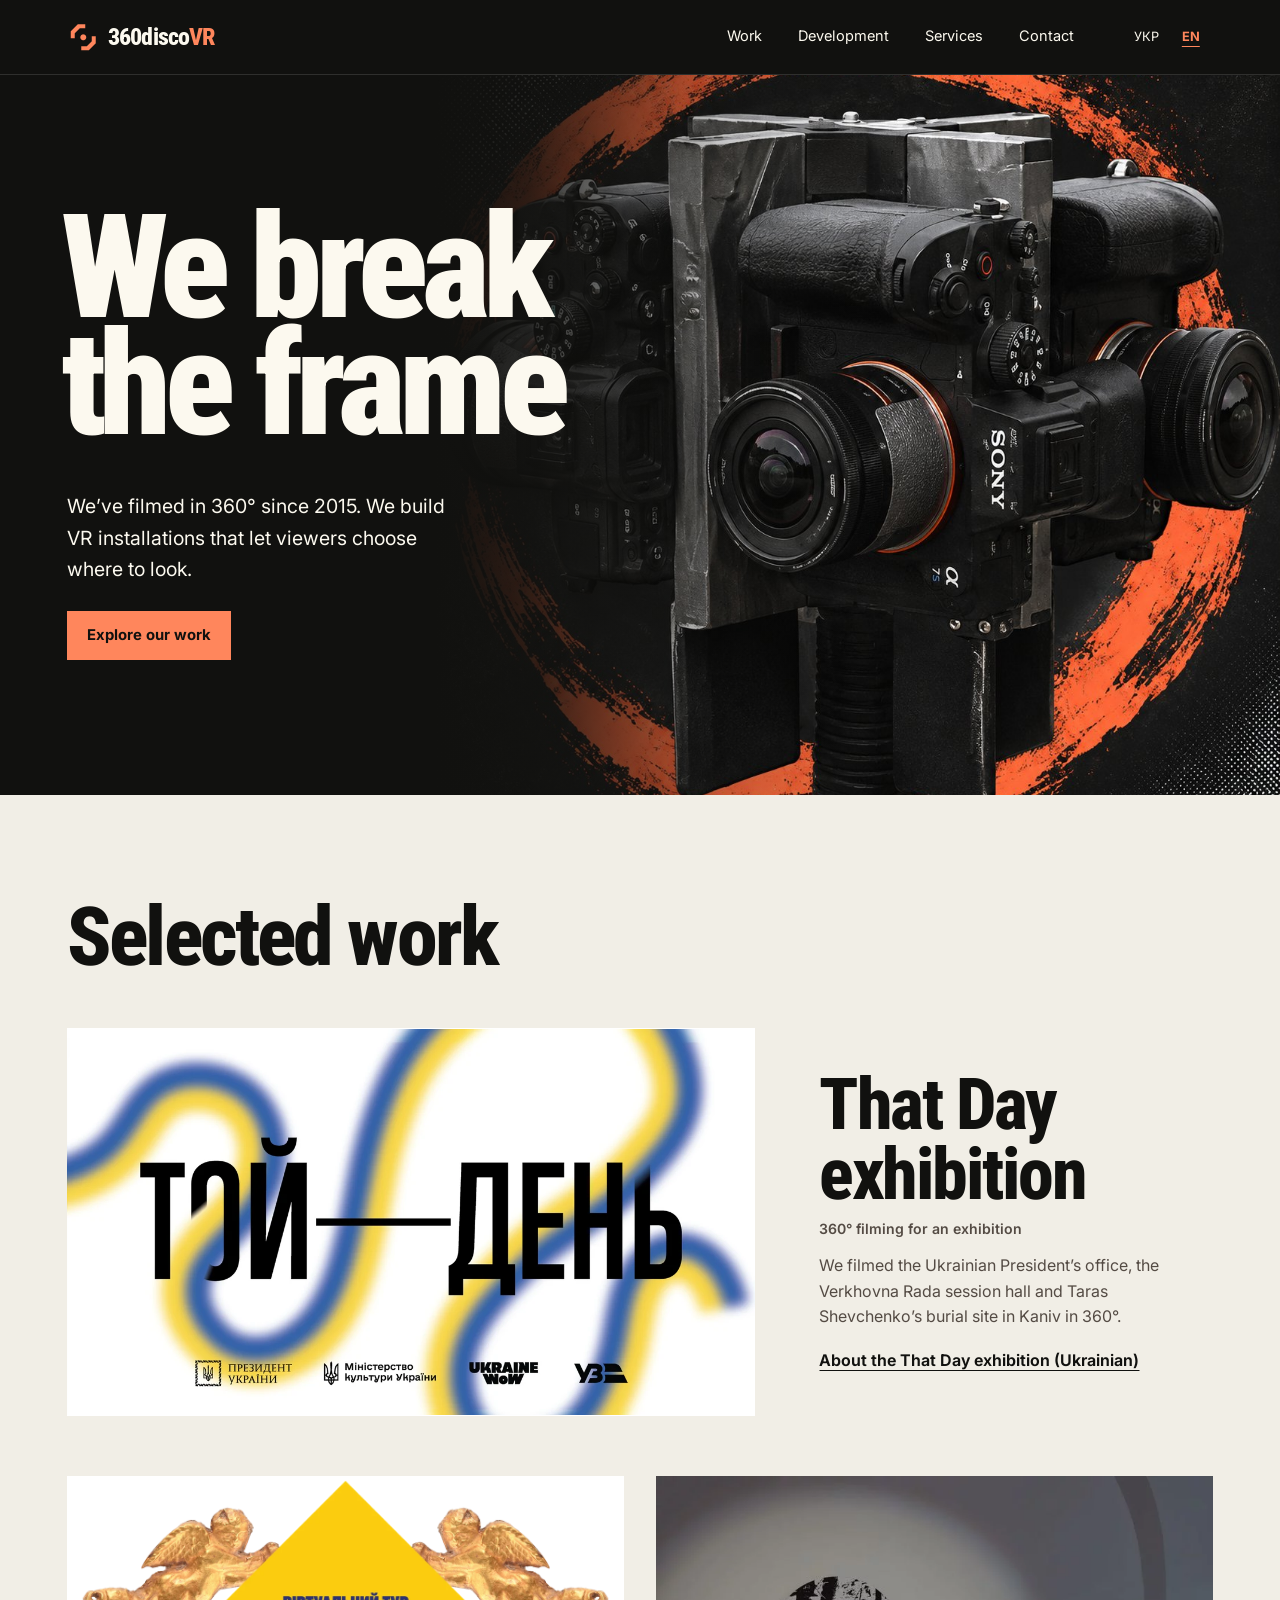
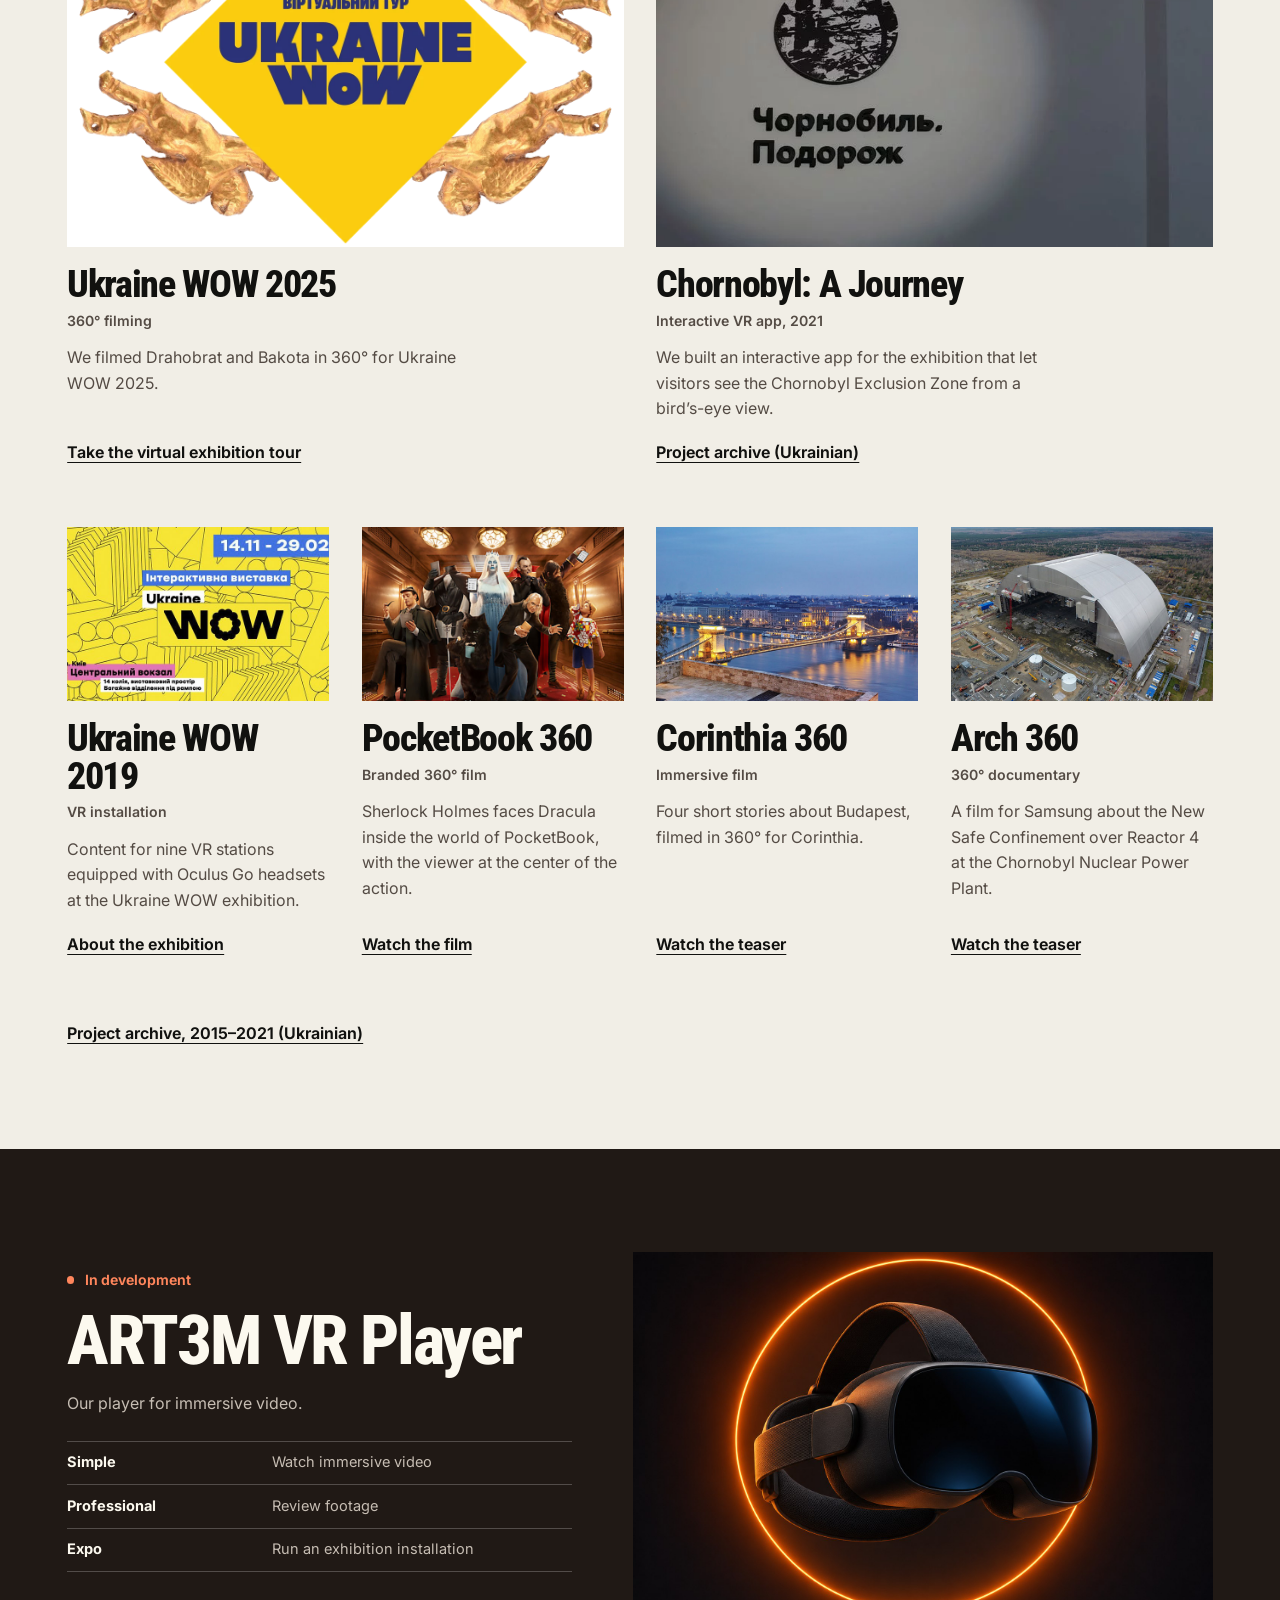
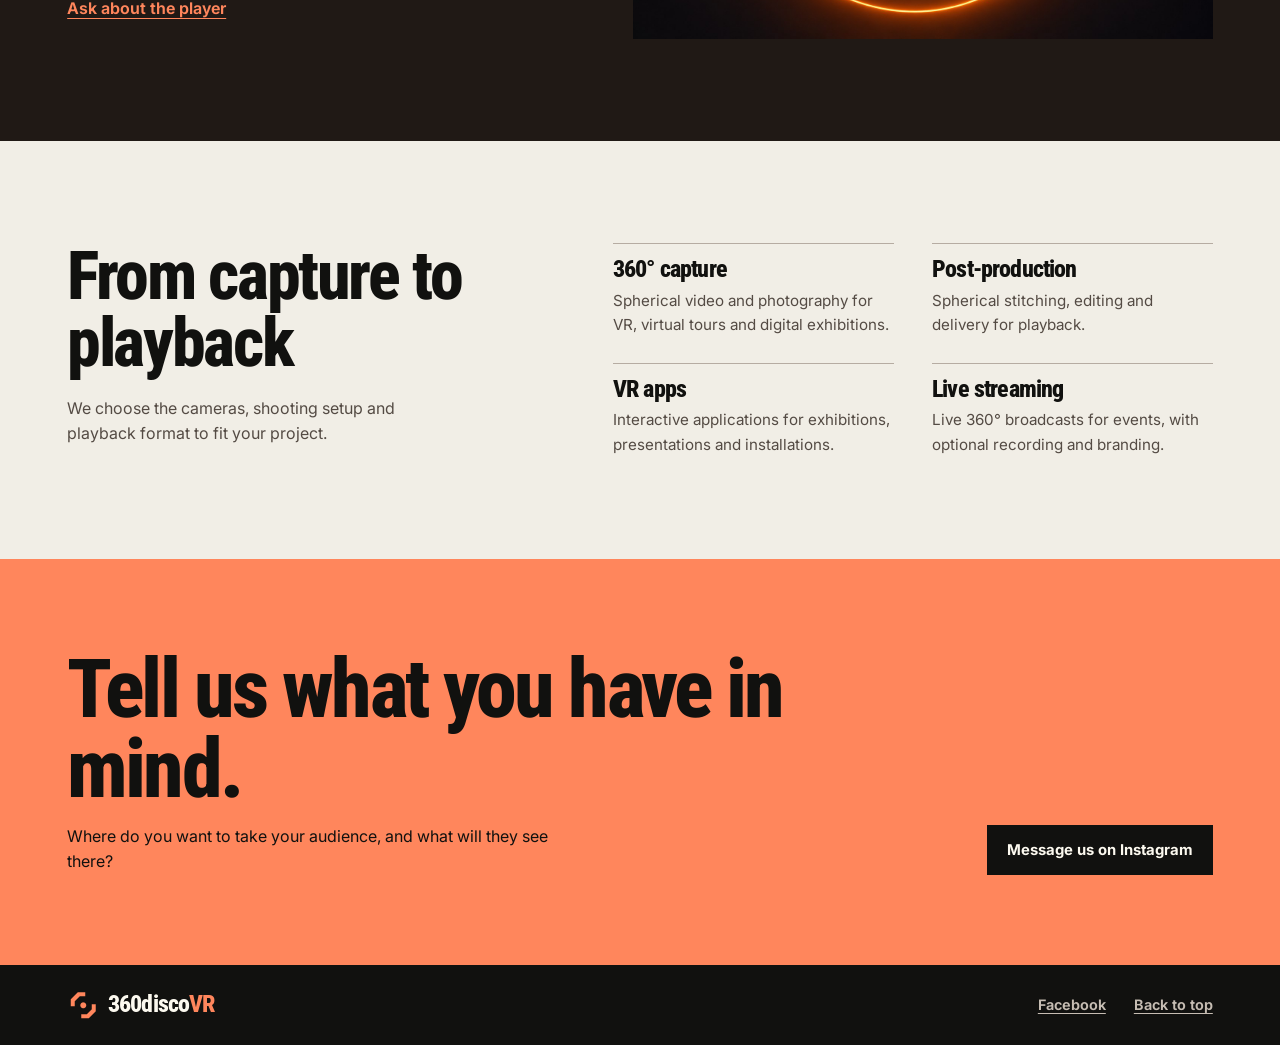
==== en/index.html @ 3f025fa4 "Publish redesigned bilingual 360discoVR website" ====
<!doctype html>
<html lang="en">
<head>
  <meta charset="utf-8">
  <meta name="viewport" content="width=device-width, initial-scale=1">
  <title>360discoVR</title>
  <link rel="canonical" href="https://360discovr.com/index_en.html">
  <meta http-equiv="refresh" content="0; url=../index_en.html">
  <script>location.replace('../index_en.html' + location.search + location.hash);</script>
</head>
<body>
  <p><a href="../index_en.html">Open the English 360discoVR website</a></p>
</body>
</html>
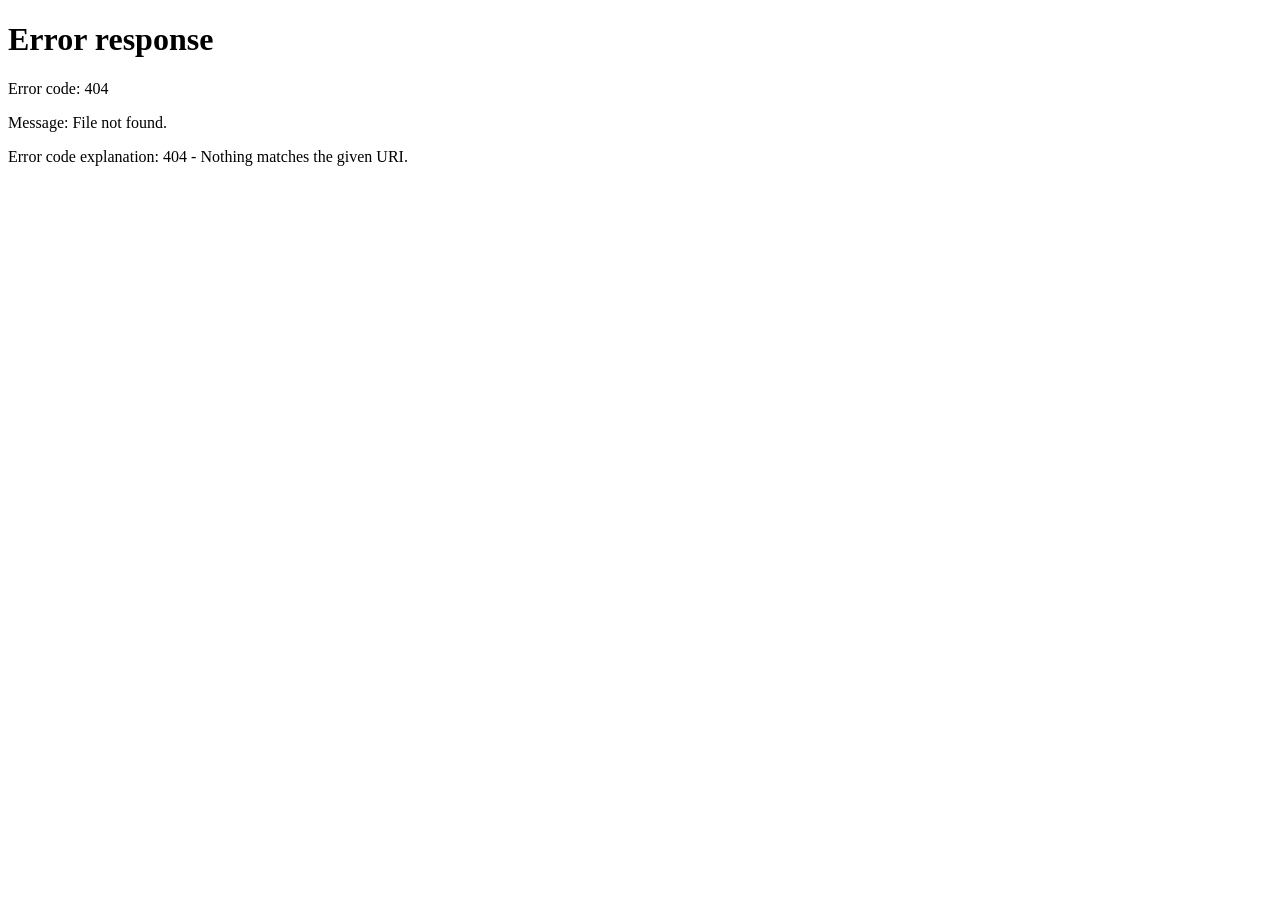
==== commit 838ef889: "Align canonical URLs with Cloudflare routing; add 404 page and headers Cloudflare redirects *.html t" ====
--- a/en/index.html
+++ b/en/index.html
@@ -2,13 +2,14 @@
 <html lang="en">
 <head>
   <meta charset="utf-8">
+  <meta name="robots" content="noindex">
   <meta name="viewport" content="width=device-width, initial-scale=1">
   <title>360discoVR</title>
-  <link rel="canonical" href="https://360discovr.com/index_en.html">
-  <meta http-equiv="refresh" content="0; url=../index_en.html">
-  <script>location.replace('../index_en.html' + location.search + location.hash);</script>
+  <link rel="canonical" href="https://360discovr.com/index_en">
+  <meta http-equiv="refresh" content="0; url=../index_en">
+  <script>location.replace('../index_en' + location.search + location.hash);</script>
 </head>
 <body>
-  <p><a href="../index_en.html">Open the English 360discoVR website</a></p>
+  <p><a href="../index_en">Open the English 360discoVR website</a></p>
 </body>
 </html>
